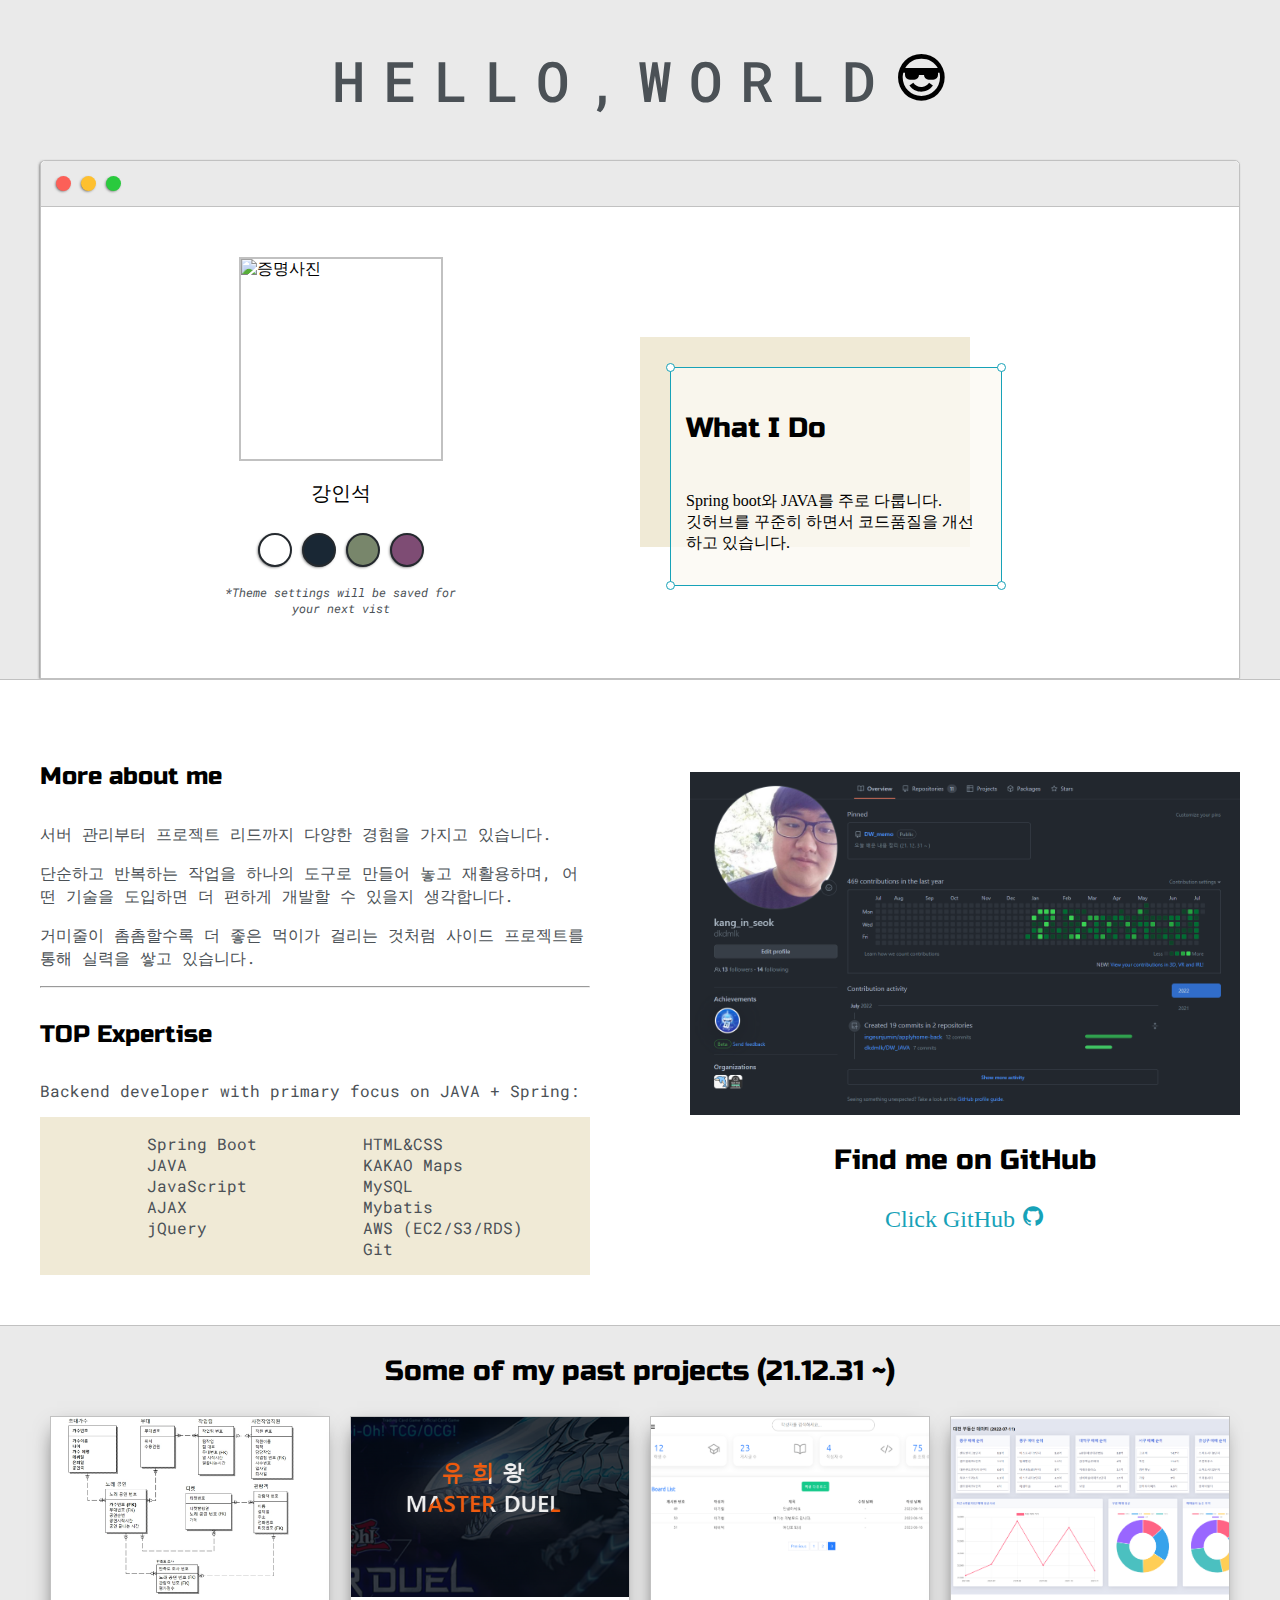
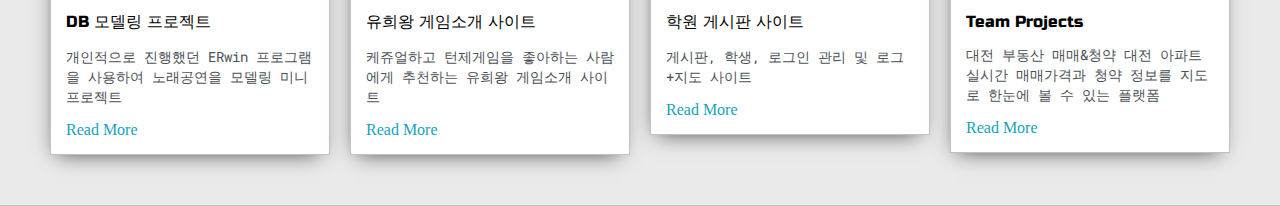
==== index.html @ 38be6ef1 "first commit" ====
<!DOCTYPE html>
<html>
    <head>
        <title>my portfolio</title>
        <meta name="viewport" content="width=device-width, initial-scale=1, maximum-scale=1, minimum-scale=1" />
        <meta http-equiv="Content-Type" content="text/html; charset=utf-8" />
        <link href="https://fonts.googleapis.com/css2?family=Russo+One&display=swap" rel="stylesheet" />
        <link href="https://fonts.googleapis.com/css2?family=Roboto+Mono:wght@500&family=Russo+One&display=swap" rel="stylesheet" />
        <link href="https://unpkg.com/boxicons@2.0.7/css/boxicons.min.css" rel="stylesheet" />
        <link rel="stylesheet" type="text/css" href="./css/default.css" />
        <link id="theme-style" rel="stylesheet" type="text/css" href="" />
        <link rel="shortcut icon" href="./images/logo.ico" />
    </head>
    <body>
        <section class="s1">
            <div class="main-container">
                <div class="greeting-wrapper">
                    <h1>
                        <span style="--i: 1">H</span>
                        <span style="--i: 2">E</span>
                        <span style="--i: 3">L</span>
                        <span style="--i: 4">L</span>
                        <span style="--i: 5">O</span>
                        <span style="--i: 6">,</span>
                        <span style="--i: 7">W</span>
                        <span style="--i: 8">O</span>
                        <span style="--i: 9">R</span>
                        <span style="--i: 10">L</span>
                        <span style="--i: 11">D</span>
                        <i class="bx bx-cool"></i>
                    </h1>
                </div>
                <div class="intro-wrapper">
                    <div class="nav-wrapper">
                        <a href="index.html">
                            <div class="dots-wrapper">
                                <div id="dot-1" class="browser-dot"></div>
                                <div id="dot-2" class="browser-dot"></div>
                                <div id="dot-3" class="browser-dot"></div>
                            </div>
                        </a>
                    </div>
                    <div class="left-column">
                        <img id="profile_pic" src="" alt="증명사진"/>
                        <h5 style="text-align: center; line-height: 0">강인석</h5>
                        <div id="theme-options-wrapper">
                            <div data-mode="light" id="light-mode" class="theme-dot"></div>
                            <div data-mode="blue" id="blue-mode" class="theme-dot"></div>
                            <div data-mode="green" id="green-mode" class="theme-dot"></div>
                            <div data-mode="purple" id="purple-mode" class="theme-dot"></div>
                        </div>
                        <p id="settings-note">*Theme settings will be saved for<br />your next vist</p>
                    </div>

                    <div class="right-column">
                        <div id="preview-shadow">
                            <div id="preview">
                                <div id="corner-tl" class="corner"></div>
                                <div id="corner-tr" class="corner"></div>
                                <h3>What I Do</h3>
                                <br>
                                    Spring boot와 JAVA를 주로 다룹니다. </br>깃허브를 꾸준히 하면서
                  코드품질을 개선하고 있습니다.
                                </p>
                                <div id="corner-br" class="corner"></div>
                                <div id="corner-bl" class="corner"></div>
                            </div>
                        </div>
                    </div>
                </div>
            </div>
        </section>
        <section class="s2">
            <div class="main-container">
                <div class="about-wrapper">
                    <div class="about-me">
                        <h4>More about me</h4>
                        <p>서버 관리부터 프로젝트 리드까지 다양한 경험을 가지고 있습니다.</p>
                        <p>
                            단순하고 반복하는 작업을 하나의 도구로 만들어 놓고 재활용하며, 어떤 기술을 도입하면 더 편하게 개발할 수 있을지
                            생각합니다.
                        </p>
                        <p>거미줄이 촘촘할수록 더 좋은 먹이가 걸리는 것처럼 사이드 프로젝트를 통해 실력을 쌓고 있습니다.</p>
                        <hr />
                        <h4>TOP Expertise</h4>
                        <p>Backend developer with primary focus on JAVA + Spring:</p>
                        <div id="skills">
                            <ul>
                                <li>Spring Boot</li>
                                <li>JAVA</li>
                                <li>JavaScript</li>
                                <li>AJAX</li>
                                <li>jQuery</li>
                                <!-- <li>Restful API</li> -->
                            </ul>
                            <ul>
                                <li>HTML&CSS</li>
                                <li>KAKAO Maps</li>
                                <li>MySQL</li>
                                <li>Mybatis</li>
                                <li>AWS (EC2/S3/RDS)</li>
                                <li>Git</li>
                            </ul>
                        </div>
                    </div>
                    <div class="social-links">
                        <img id="social_img" src="images/github.png" />
                        <h3>Find me on GitHub</h3>
                        <a target="_blank" href="https://github.com/dkdmlk">Click GitHub <i class="bx bxl-github"></i></a>
                    </div>
                </div>
            </div>
        </section>

        <section class="s1">
            <div class="main-container">
                <h3 style="text-align: center">Some of my past projects (21.12.31 ~)</h3>
                <div class="post-wrapper">
                    <div>
                        <div class="post">
                            <img class="thumbnail" src="images/DB/공연테이블1.PNG" />
                            <div class="post-preview">
                                <h6 class="post-title">DB 모델링 프로젝트</h6>
                                <p class="post-intro">
                                    개인적으로 진행했던
                                    ERwin 프로그램을 사용하여 노래공연을 모델링 미니 프로젝트
                                </p>
                                <a href="projects/post-DB.html">Read More</a>
                            </div>
                        </div>
                    </div>
                    <div>
                        <div class="post">
                            <img class="thumbnail" src="images/HTML&CSS/main.PNG" />
                            <div class="post-preview">
                                <h6 class="post-title">유희왕 게임소개 사이트</h6>
                                <p class="post-intro">
                                    케쥬얼하고 턴제게임을 좋아하는 사람에게 추천하는 유희왕 게임소개 사이트
                                </p>
                                <a href="./projects/post-HTML&CSS.html">Read More</a>
                            </div>
                        </div>
                    </div>
                    <div>
                        <div class="post">
                            <img class="thumbnail" src="images/board/main.png" />
                            <div class="post-preview">
                                <h6 class="post-title">학원 게시판 사이트</h6>
                                <p class="post-intro">게시판, 학생, 로그인 관리 및 로그+지도 사이트</p>
                                <a href="./projects/post-board.html">Read More</a>
                            </div>
                        </div>
                    </div>
                    <div>
                        <div class="post">
                            <img class="thumbnail" src="images/Team project/home.PNG" />
                            <div class="post-preview">
                                <h6 class="post-title">Team Projects</h6>
                                <p class="post-intro">대전 부동산 매매&청약 대전 아파트 실시간 매매가격과 청약 정보를 지도로 한눈에 볼 수 있는 플랫폼</p>
                                <a href="./projects/post-team.html">Read More</a>
                            </div>
                        </div>
                    </div>
                </div>
            </div>
        </section>
        <script type="text/javascript" src="./js/script.js"></script>
    </body>
</html>
---- css/default.css ----
:root {
    --mainColor: #eaeaea;
    --secondaryColor: #fff;

    --borderColor: #c1c1c1;

    --mainText: black;
    --secondaryText: #4b5156;

    --themeDotBorder: #24292e;

    --previewBg: rgb(251, 249, 243, 0.8);
    --previewShadow: #f0ead6;

    --buttonColor: black;
}

html,
body {
    padding: 0;
    margin: 0;
    scroll-behavior: smooth;
}

body * {
    transition: 0.3s;
}

h1,
h2,
h3,
h4,
h5,
h6,
strong {
    color: var(--mainText);
    font-family: "Russo One", sans-serif;
    font-weight: 500;
}

p,
li,
span,
label,
input,
textarea {
    color: var(--secondaryText);
    font-family: "Roboto Mono", monospace;
}

a {
    text-decoration: none;
    color: #17a2b8;
}

ul {
    list-style: none;
}

h1 {
    font-size: 56px;
}
h2 {
    font-size: 36px;
}
h3 {
    font-size: 28px;
}
h4 {
    font-size: 24px;
}
h5 {
    font-size: 20px;
}
h6 {
    font-size: 16px;
}

.s1 {
    background-color: var(--mainColor);
    border-bottom: 1px solid var(--borderColor);
    overflow: auto;
}

.s2 {
    background-color: var(--secondaryColor);
    border-bottom: 1px solid var(--borderColor);
    overflow: auto;
}

.main-container {
    width: 1200px;
    margin: 0 auto;
}

.greeting-wrapper {
    display: grid;
    text-align: center;
    align-content: center;
    min-height: 10em;
}

.intro-wrapper {
    background-color: var(--secondaryColor);
    border: 1px solid var(--borderColor);
    border-radius: 5px 5px 0 0;

    -webkit-box-shadow: -1px 1px 3px -1px rgba(0, 0, 0, 0.75);
    -moz-box-shadow: -1px 1px 3px -1px rgba(0, 0, 0, 0.75);
    box-shadow: -1px 1px 3px -1px rgba(0, 0, 0, 0.75);

    display: grid;
    grid-template-columns: 1fr 1fr;
    grid-template-areas:
        "nav-wrapper nav-wrapper"
        "left-column right-column";
}

.nav-wrapper {
    border-radius: 5px 5px 0 0;
    grid-area: nav-wrapper;
    border-bottom: 1px solid var(--borderColor);
    display: flex;
    justify-content: space-between;
    align-items: center;
    background-color: var(--mainColor);
}

#navigation a {
    color: var(--mainText);
}

#navigation {
    margin: 0;
    padding: 10px;
}

#navigation li {
    display: inline-block;
    margin-right: 5px;
    margin-left: 5px;
}

.dots-wrapper {
    display: flex;
    padding: 10px;
}

#dot-1 {
    background-color: #fc6058;
}

#dot-2 {
    background-color: #fec02f;
}

#dot-3 {
    background-color: #2aca3e;
}

.browser-dot {
    background-color: black;
    height: 15px;
    width: 15px;
    border-radius: 50%;
    margin: 5px;

    -webkit-box-shadow: -1px 1px 3px -1px rgba(0, 0, 0, 0.75);
    -moz-box-shadow: -1px 1px 3px -1px rgba(0, 0, 0, 0.75);
    box-shadow: -1px 1px 3px -1px rgba(0, 0, 0, 0.75);
}

.left-column {
    grid-area: left-column;
    padding-top: 50px;
    padding-bottom: 50px;
}

#profile_pic {
    display: block;
    margin: 0 auto;

    height: 200px;
    width: 200px;
    object-fit: cover;
    border: 2px solid var(--borderColor);
}

#theme-options-wrapper {
    display: flex;
    justify-content: center;
}

.theme-dot {
    height: 30px;
    width: 30px;
    background-color: black;
    border-radius: 50%;

    margin: 5px;
    border: 2px solid var(--themeDotBorder);

    -webkit-box-shadow: -1px 1px 3px -1px rgba(0, 0, 0, 0.75);
    -moz-box-shadow: -1px 1px 3px -1px rgba(0, 0, 0, 0.75);
    box-shadow: -1px 1px 3px -1px rgba(0, 0, 0, 0.75);

    cursor: pointer;
}

.theme-dot:hover {
    border-width: 5px;
}

#light-mode {
    background-color: #fff;
}

#blue-mode {
    background-color: #192734;
}

#green-mode {
    background-color: #78866b;
}

#purple-mode {
    background-color: #7e4c74;
}

#settings-note {
    font-size: 12px;
    font-style: italic;
    text-align: center;
}

.right-column {
    grid-area: right-column;
    display: grid;
    align-content: center;

    padding-top: 50px;
    padding-bottom: 50px;
}

#preview-shadow {
    background-color: var(--previewShadow);
    max-width: 300px;
    height: 180px;
    padding-left: 30px;
    padding-top: 30px;
}

#preview {
    width: 300px;
    border: 1.5px solid #17a2b8;
    background-color: var(--previewBg);
    padding: 15px;
    position: relative;
}

.corner {
    width: 7px;
    height: 7px;
    border-radius: 50%;
    border: 1.5px solid #17a2b8;
    background-color: #fff;
    position: absolute;
}

#corner-tl {
    top: -5px;
    left: -5px;
}

#corner-tr {
    top: -5px;
    right: -5px;
}

#corner-br {
    bottom: -5px;
    right: -5px;
}

#corner-bl {
    bottom: -5px;
    left: -5px;
}

.about-wrapper {
    display: grid;
    grid-template-columns: repeat(auto-fit, minmax(320px, 1fr));
    padding-bottom: 50px;
    padding-top: 50px;
    gap: 100px;
}

#skills {
    display: flex;
    justify-content: space-evenly;
    background-color: var(--previewShadow);
}

.social-links {
    display: grid;
    align-content: center;
    text-align: center;
}
.social-links a{
    font-size: 24px;
}

#social_img {
    width: 100%;
}

.post-wrapper {
    display: grid;
    grid-template-columns: repeat(auto-fit, 280px);
    gap: 20px;
    justify-content: center;
    padding-bottom: 50px;
}

.post {
    border: 1px solid var(--borderColor);
    -webkit-box-shadow: -2px 7px 21px -9px rgba(0, 0, 0, 0.75);
    -moz-box-shadow: -2px 7px 21px -9px rgba(0, 0, 0, 0.75);
    box-shadow: -2px 7px 21px -9px rgba(0, 0, 0, 0.75);
}

.thumbnail {
    display: block;
    width: 100%;
    height: 180px;
    object-fit: cover;
}

.post-preview {
    background-color: #fff;
    padding: 15px;
}

.post-title {
    color: black;
    margin: 0;
}

.post-intro {
    color: #4b5156;
    font-size: 14px;
}

#contact-form {
    display: block;
    max-width: 600px;
    margin: 0 auto;
    border: 1px solid var(--borderColor);
    padding: 15px;
    border-radius: 5px;
    background-color: var(--mainColor);
    margin-bottom: 50px;
}

#contact-form label {
    line-height: 2.7em;
}

#contact-form textarea {
    min-height: 100px;
    font-size: 14px;
}

.input-field {
    width: 100%;
    padding-top: 10px;
    padding-bottom: 10px;
    background-color: var(--secondaryColor);
    border-radius: 5px;
    border: 1px solid var(--borderColor);
    font-size: 14px;
}

#submit-btn {
    margin-top: 10px;
    width: 100%;
    padding-top: 10px;
    padding-bottom: 10px;
    color: #fff;
    background-color: var(--buttonColor);
    border: none;
}

@media screen and (max-width: 1200px) {
    .main-container {
        width: 95%;
    }
}

@media screen and (max-width: 800px) {
    .intro-wrapper {
        grid-template-columns: 1fr;
        grid-template-areas:
            "nav-wrapper"
            "left-column"
            "right-column";
    }

    .right-column {
        justify-content: center;
    }
}

@media screen and (max-width: 400px) {
    #preview-shadow {
        max-width: 280px;
        height: 180px;
        padding-left: 10px;
        padding-top: 10px;
    }

    #preview {
        width: 280px;
    }
}

span {
    /* inline-block 명시해줘여 애니메이션 실행(span태그) */
    display: inline-block;
    animation: waviy 1s infinite;
    animation-delay: calc(0.1s * var(--i));
  }
  @keyframes waviy {
    0%,
    40% {
      color: black;
    }
    60% {
    }
    100% {
      color: white;
    }
  }
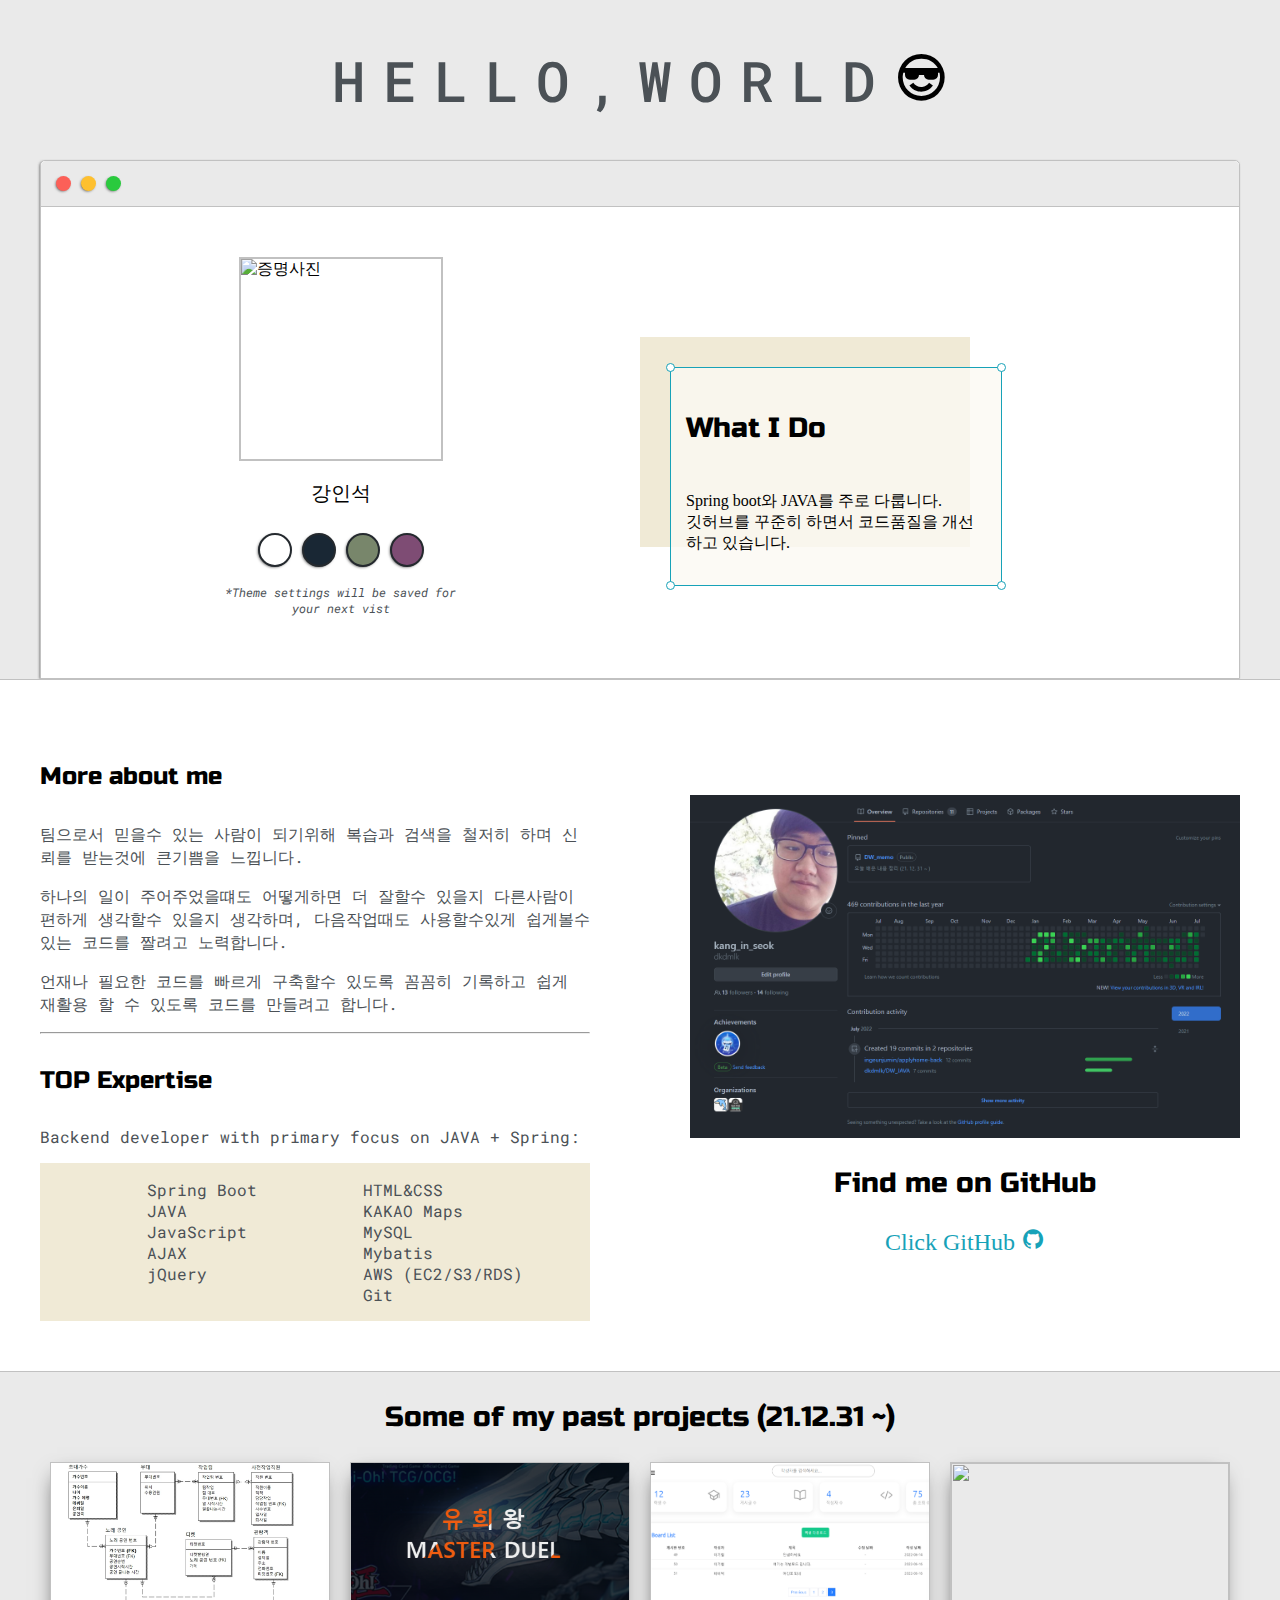
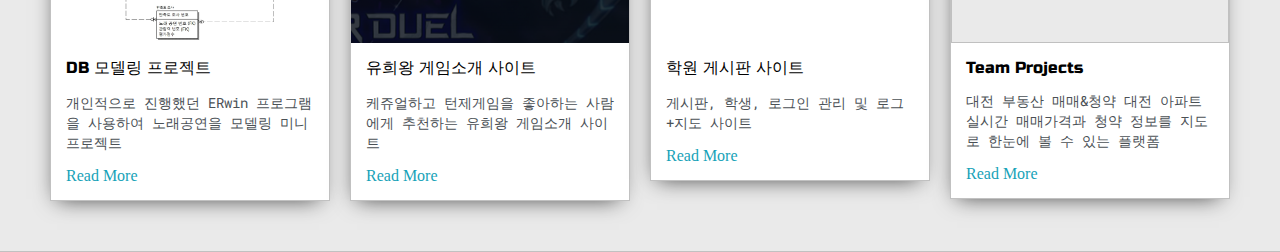
==== commit 2e229f69: "feat : 수정" ====
--- a/index.html
+++ b/index.html
@@ -41,7 +41,7 @@
                         </a>
                     </div>
                     <div class="left-column">
-                        <img id="profile_pic" src="" alt="증명사진"/>
+                        <img id="profile_pic" src="images/사진.jpg" alt="증명사진"/>
                         <h5 style="text-align: center; line-height: 0">강인석</h5>
                         <div id="theme-options-wrapper">
                             <div data-mode="light" id="light-mode" class="theme-dot"></div>
@@ -75,12 +75,12 @@
                 <div class="about-wrapper">
                     <div class="about-me">
                         <h4>More about me</h4>
-                        <p>서버 관리부터 프로젝트 리드까지 다양한 경험을 가지고 있습니다.</p>
+                        <p>팀으로서 믿을수 있는 사람이 되기위해 복습과 검색을 철저히 하며 신뢰를 받는것에 큰기쁨을 느낍니다.</p>
                         <p>
-                            단순하고 반복하는 작업을 하나의 도구로 만들어 놓고 재활용하며, 어떤 기술을 도입하면 더 편하게 개발할 수 있을지
-                            생각합니다.
+                            하나의 일이 주어주었을떄도 어떻게하면 더 잘할수 있을지 다른사람이 편하게 생각할수 있을지 생각하며,
+                            다음작업때도 사용할수있게 쉽게볼수 있는 코드를 짤려고 노력합니다.
                         </p>
-                        <p>거미줄이 촘촘할수록 더 좋은 먹이가 걸리는 것처럼 사이드 프로젝트를 통해 실력을 쌓고 있습니다.</p>
+                        <p>언재나 필요한 코드를 빠르게 구축할수 있도록 꼼꼼히 기록하고 쉽게 재활용 할 수 있도록 코드를 만들려고 합니다.</p>
                         <hr />
                         <h4>TOP Expertise</h4>
                         <p>Backend developer with primary focus on JAVA + Spring:</p>
